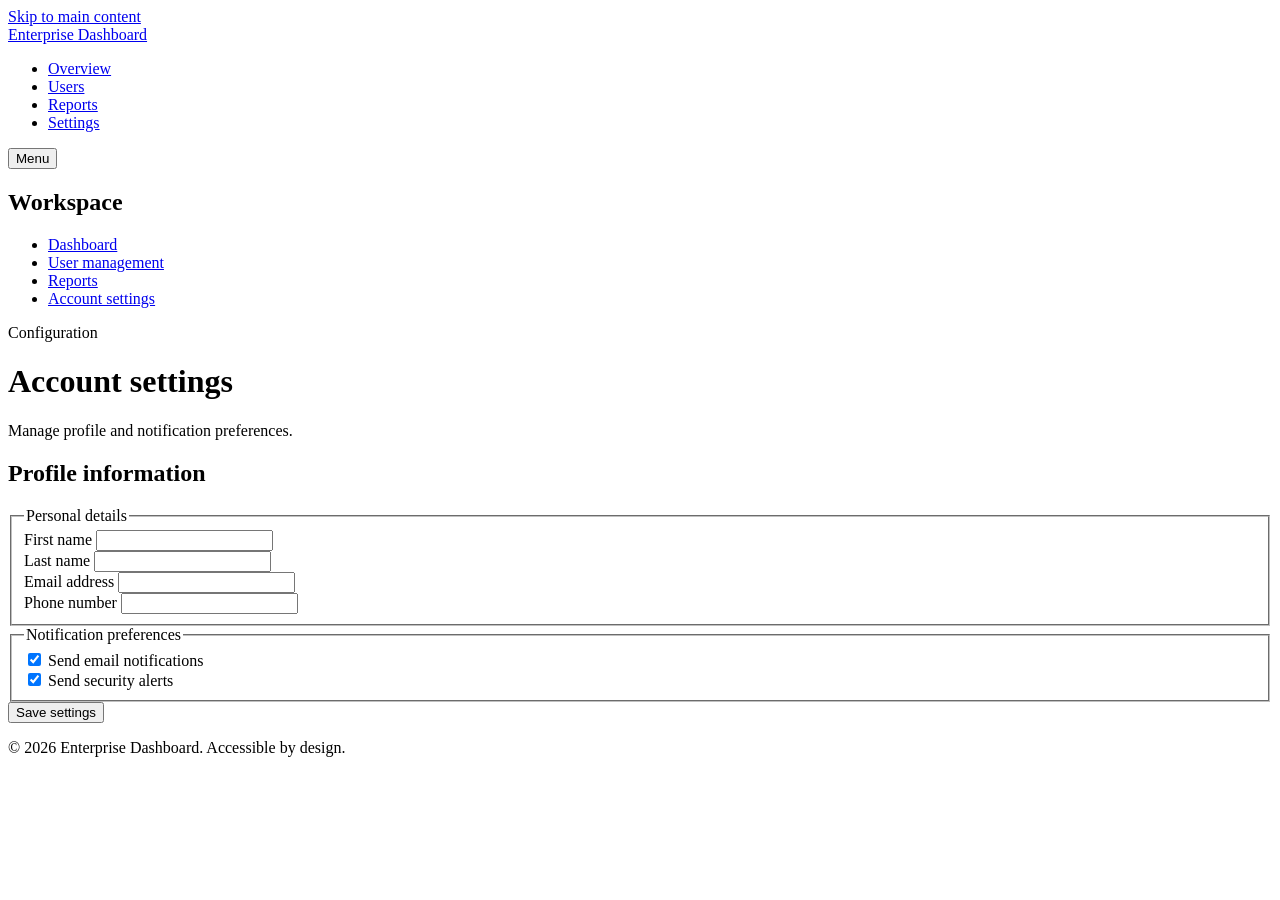
==== settings.html @ 57a5679f "Add semantic HTML5 accessible dashboard" ====
<!doctype html>
<html lang="en">
<head>
  <meta charset="utf-8">
  <meta name="viewport" content="width=device-width, initial-scale=1">
  <meta name="description" content="Accessible enterprise dashboard settings">
  <title>Enterprise Dashboard | Settings</title>
  <link rel="stylesheet" href="css/styles.css">
</head>
<body>
  <a class="skip-link" href="#main-content">Skip to main content</a>
  <header class="site-header">
    <div class="brand"><a href="index.html" aria-label="Enterprise Dashboard home">Enterprise Dashboard</a></div>
    <nav aria-label="Primary navigation">
      <ul>
        <li><a href="index.html">Overview</a></li>
        <li><a href="users.html">Users</a></li>
        <li><a href="reports.html">Reports</a></li>
        <li><a href="settings.html" aria-current="page">Settings</a></li>
      </ul>
    </nav>
    <button type="button" class="menu-button" aria-label="Open navigation menu" aria-expanded="false">Menu</button>
  </header>
  <div class="layout">
    <aside class="sidebar" aria-label="Dashboard sidebar">
      <h2>Workspace</h2>
      <nav aria-label="Workspace navigation">
        <ul>
          <li><a href="index.html">Dashboard</a></li>
          <li><a href="users.html">User management</a></li>
          <li><a href="reports.html">Reports</a></li>
          <li><a href="settings.html" aria-current="page">Account settings</a></li>
        </ul>
      </nav>
    </aside>
    <main id="main-content">
      <header class="page-header">
        <div>
          <p class="eyebrow">Configuration</p>
          <h1>Account settings</h1>
          <p>Manage profile and notification preferences.</p>
        </div>
      </header>
      <section aria-labelledby="profile-heading">
        <h2 id="profile-heading">Profile information</h2>
        <form class="content-card" action="#" method="post">
          <fieldset>
            <legend>Personal details</legend>
            <div class="form-grid">
              <div class="form-field">
                <label for="firstName">First name</label>
                <input id="firstName" name="firstName" type="text" autocomplete="given-name" required>
              </div>
              <div class="form-field">
                <label for="lastName">Last name</label>
                <input id="lastName" name="lastName" type="text" autocomplete="family-name" required>
              </div>
              <div class="form-field">
                <label for="email">Email address</label>
                <input id="email" name="email" type="email" autocomplete="email" required>
              </div>
              <div class="form-field">
                <label for="phone">Phone number</label>
                <input id="phone" name="phone" type="tel" autocomplete="tel" pattern="[0-9+() -]{7,}">
              </div>
            </div>
          </fieldset>
          <fieldset>
            <legend>Notification preferences</legend>
            <div class="checkbox-field">
              <input id="emailNotifications" name="emailNotifications" type="checkbox" checked>
              <label for="emailNotifications">Send email notifications</label>
            </div>
            <div class="checkbox-field">
              <input id="securityAlerts" name="securityAlerts" type="checkbox" checked>
              <label for="securityAlerts">Send security alerts</label>
            </div>
          </fieldset>
          <button class="button primary" type="submit">Save settings</button>
        </form>
      </section>
    </main>
  </div>
  <footer class="site-footer"><p>&copy; 2026 Enterprise Dashboard. Accessible by design.</p></footer>
  <script src="js/app.js" defer></script>
</body>
</html>
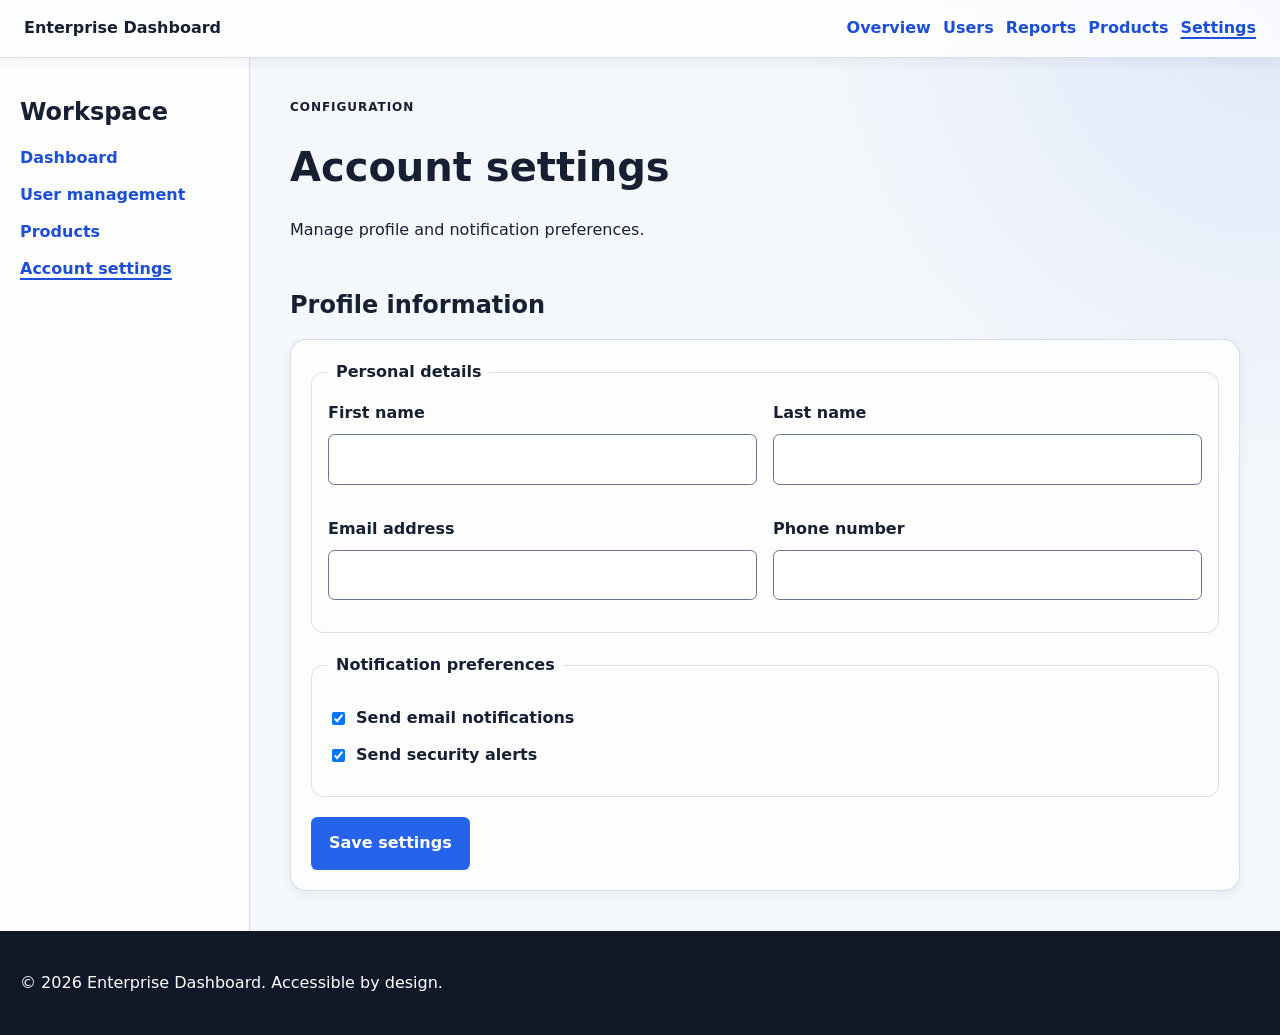
==== commit 7cecfa1f: "Complete Task 5 dynamic JavaScript and REST API" ====
--- a/settings.html
+++ b/settings.html
@@ -16,6 +16,7 @@
         <li><a href="index.html">Overview</a></li>
         <li><a href="users.html">Users</a></li>
         <li><a href="reports.html">Reports</a></li>
+        <li><a href="products.html">Products</a></li>
         <li><a href="settings.html" aria-current="page">Settings</a></li>
       </ul>
     </nav>
@@ -28,7 +29,8 @@
         <ul>
           <li><a href="index.html">Dashboard</a></li>
           <li><a href="users.html">User management</a></li>
-          <li><a href="reports.html">Reports</a></li>
+          
+        <li><a href="products.html">Products</a></li>
           <li><a href="settings.html" aria-current="page">Account settings</a></li>
         </ul>
       </nav>
--- a/css/styles.css
+++ b/css/styles.css
@@ -0,0 +1,64 @@
+/* Responsive Design Tokens & Mobile-First CSS Architecture */
+:root {
+  --color-primary-50:#eff6ff; --color-primary-100:#dbeafe; --color-primary-600:#2563eb; --color-primary-700:#1d4ed8; --color-primary-900:#1e3a8a;
+  --color-bg:#f4f7fb; --color-surface:rgba(255,255,255,.78); --color-surface-solid:#fff; --color-text:#172033; --color-text-muted:#5b667a; --color-border:rgba(148,163,184,.34);
+  --color-success-bg:#dcfce7; --color-success-text:#166534; --color-info-bg:#dbeafe; --color-info-text:#1e40af; --color-warning-bg:#fef3c7; --color-warning-text:#92400e; --color-focus:#f59e0b;
+  --font-family:Inter,ui-sans-serif,system-ui,-apple-system,BlinkMacSystemFont,"Segoe UI",sans-serif;
+  --font-size-xs:.75rem; --font-size-sm:.875rem; --font-size-md:1rem; --font-size-lg:1.125rem; --font-size-xl:1.5rem; --font-size-2xl:clamp(1.75rem,4vw,2.5rem); --font-size-3xl:clamp(2rem,5vw,3.25rem);
+  --space-1:.25rem; --space-2:.5rem; --space-3:.75rem; --space-4:1rem; --space-5:1.25rem; --space-6:1.5rem; --space-8:2rem; --space-10:2.5rem; --space-12:3rem;
+  --radius-sm:.4rem; --radius-md:.75rem; --radius-lg:1rem; --radius-pill:999px; --shadow-sm:0 4px 14px rgba(15,23,42,.06); --shadow-md:0 12px 30px rgba(15,23,42,.1); --glass-blur:14px; --transition-fast:160ms ease; --container-max:1440px;
+}
+[data-theme="dark"]{--color-primary-50:#172554;--color-primary-100:#1e3a8a;--color-primary-600:#60a5fa;--color-primary-700:#93c5fd;--color-primary-900:#dbeafe;--color-bg:#0b1220;--color-surface:rgba(15,23,42,.78);--color-surface-solid:#0f172a;--color-text:#e5edf8;--color-text-muted:#b6c2d2;--color-border:rgba(148,163,184,.25);--color-success-bg:#123b25;--color-success-text:#86efac;--color-info-bg:#172554;--color-info-text:#93c5fd;--color-warning-bg:#422006;--color-warning-text:#fcd34d;--color-focus:#fbbf24}
+@media (prefers-color-scheme:dark){:root:not([data-theme="light"]){--color-bg:#0b1220;--color-surface:rgba(15,23,42,.78);--color-surface-solid:#0f172a;--color-text:#e5edf8;--color-text-muted:#b6c2d2;--color-border:rgba(148,163,184,.25);--color-primary-50:#172554;--color-primary-100:#1e3a8a;--color-primary-600:#60a5fa;--color-primary-700:#93c5fd;--color-success-bg:#123b25;--color-success-text:#86efac;--color-info-bg:#172554;--color-info-text:#93c5fd;--color-warning-bg:#422006;--color-warning-text:#fcd34d}}
+*{box-sizing:border-box} html{overflow-x:hidden;scroll-behavior:smooth} body{margin:0;min-height:100vh;overflow-x:hidden;overflow-wrap:anywhere;font-family:var(--font-family);font-size:var(--font-size-md);line-height:1.55;color:var(--color-text);background:radial-gradient(circle at top right,rgba(37,99,235,.1),transparent 30rem),var(--color-bg)} img,svg,video,canvas{max-width:100%;height:auto} button,input,select,textarea{font:inherit} a{color:var(--color-primary-700)}
+.skip-link{position:absolute;left:var(--space-4);top:-5rem;z-index:1000;padding:var(--space-3) var(--space-4);background:var(--color-text);color:var(--color-surface-solid);border-radius:var(--radius-sm)} .skip-link:focus{top:var(--space-4)}
+a:focus-visible,button:focus-visible,input:focus-visible,select:focus-visible,textarea:focus-visible,summary:focus-visible{outline:3px solid var(--color-focus);outline-offset:3px}
+.site-header{position:sticky;top:0;z-index:100;display:flex;flex-wrap:wrap;align-items:center;gap:var(--space-4);padding:var(--space-4);background:var(--color-surface);border-bottom:1px solid var(--color-border);backdrop-filter:blur(var(--glass-blur));-webkit-backdrop-filter:blur(var(--glass-blur));box-shadow:var(--shadow-sm)}
+.brand{flex:1 1 100%}.brand a{color:var(--color-text);font-weight:800;text-decoration:none}.site-header nav{width:100%;min-width:0}.site-header nav ul,.sidebar ul{display:flex;flex-wrap:wrap;gap:var(--space-3);list-style:none;margin:0;padding:0}.site-header nav a,.sidebar a{text-decoration:none;font-weight:650}.site-header a[aria-current="page"],.sidebar a[aria-current="page"]{text-decoration:underline;text-decoration-thickness:2px;text-underline-offset:.25rem}.menu-button{display:none}.theme-toggle{min-height:44px;padding:var(--space-2) var(--space-3);border:1px solid var(--color-border);border-radius:var(--radius-pill);background:var(--color-surface-solid);color:var(--color-text);font-weight:750;cursor:pointer;transition:transform var(--transition-fast),box-shadow var(--transition-fast),background var(--transition-fast)}.theme-toggle:hover{transform:translateY(-1px);box-shadow:var(--shadow-sm)}
+.layout{display:grid;grid-template-columns:minmax(0,1fr);min-height:calc(100vh - 5rem)}.sidebar{padding:var(--space-5);background:var(--color-surface);border-bottom:1px solid var(--color-border);backdrop-filter:blur(var(--glass-blur));-webkit-backdrop-filter:blur(var(--glass-blur))}.sidebar nav ul{display:grid;gap:var(--space-3)}
+main{width:min(100%,var(--container-max));min-width:0;margin-inline:auto;padding:var(--space-5)}.page-header,.section-heading{display:flex;flex-direction:column;align-items:flex-start;justify-content:space-between;gap:var(--space-4);margin-bottom:var(--space-8)}.eyebrow{margin:0 0 var(--space-1);font-weight:800;text-transform:uppercase;letter-spacing:.08em;font-size:var(--font-size-xs)}h1{font-size:var(--font-size-2xl)}h1,h2,h3{line-height:1.2}
+.metric-grid{display:grid;grid-template-columns:1fr;gap:var(--space-4);margin-bottom:var(--space-8)}.metric-card,.content-card{background:var(--color-surface);border:1px solid var(--color-border);border-radius:var(--radius-lg);padding:var(--space-5);box-shadow:var(--shadow-sm);backdrop-filter:blur(var(--glass-blur));-webkit-backdrop-filter:blur(var(--glass-blur));transition:transform var(--transition-fast),box-shadow var(--transition-fast)}.metric-card:hover,.content-card:hover{transform:translateY(-2px);box-shadow:var(--shadow-md)}.metric-value{margin:var(--space-2) 0;font-size:var(--font-size-3xl);font-weight:800}
+.table-wrapper{width:100%;overflow-x:auto;margin-bottom:var(--space-8);border-radius:var(--radius-md)}table{width:100%;min-width:620px;border-collapse:collapse;background:var(--color-surface-solid)}caption{padding:0 0 var(--space-3);text-align:left;font-weight:800}th,td{padding:var(--space-3);border:1px solid var(--color-border);text-align:left}th{background:var(--color-primary-50)}
+.status{display:inline-block;padding:.2rem .55rem;border-radius:var(--radius-pill);font-weight:750}.success{background:var(--color-success-bg);color:var(--color-success-text)}.info{background:var(--color-info-bg);color:var(--color-info-text)}.warning{background:var(--color-warning-bg);color:var(--color-warning-text)}
+.button{display:inline-flex;align-items:center;justify-content:center;min-height:44px;border:2px solid transparent;border-radius:var(--radius-sm);padding:var(--space-3) var(--space-4);font-weight:750;cursor:pointer;text-decoration:none;transition:transform var(--transition-fast),box-shadow var(--transition-fast),background var(--transition-fast)}.button:hover{transform:translateY(-1px);box-shadow:var(--shadow-sm)}.primary{background:var(--color-primary-600);color:#fff}.secondary{background:var(--color-surface-solid);color:var(--color-primary-700);border-color:var(--color-primary-600)}
+.form-grid{display:grid;grid-template-columns:1fr;gap:var(--space-4)}.form-field{display:grid;gap:var(--space-2);margin-bottom:var(--space-4)}label,legend{font-weight:750}input,select,textarea{width:100%;min-height:44px;padding:var(--space-3);color:var(--color-text);background:var(--color-surface-solid);border:1px solid #64748b;border-radius:var(--radius-sm)}textarea{resize:vertical}fieldset{border:1px solid var(--color-border);border-radius:var(--radius-md);padding:var(--space-4);margin:0 0 var(--space-5)}legend{padding-inline:var(--space-2)}.checkbox-field{display:flex;gap:var(--space-2);align-items:flex-start;margin:var(--space-3) 0}.checkbox-field input{width:auto;min-height:auto;margin-top:.35rem}
+.site-footer{padding:var(--space-6) var(--space-5);background:#111827;color:#fff}dialog{width:min(92vw,520px);max-height:90vh;border:0;border-radius:var(--radius-lg);padding:0;color:var(--color-text);background:var(--color-surface-solid);box-shadow:0 1rem 3rem rgba(0,0,0,.28)}dialog::backdrop{background:rgba(2,6,23,.6);backdrop-filter:blur(4px)}.dialog-content{padding:var(--space-6)}.dialog-actions{display:flex;flex-wrap:wrap;justify-content:flex-end;gap:var(--space-3);margin-top:var(--space-4)}
+@media (min-width:320px){main{padding-inline:var(--space-4)}}
+@media (min-width:768px){.site-header{padding-inline:var(--space-6)}.brand{flex:0 0 auto}.site-header nav{width:auto;flex:1}.site-header nav ul{justify-content:flex-end}.layout{grid-template-columns:220px minmax(0,1fr)}.sidebar{border-right:1px solid var(--color-border);border-bottom:0}main{padding:var(--space-8)}.page-header,.section-heading{flex-direction:row;align-items:center}.metric-grid{grid-template-columns:repeat(2,minmax(0,1fr))}.form-grid{grid-template-columns:repeat(2,minmax(0,1fr))}}
+@media (min-width:1024px){.layout{grid-template-columns:250px minmax(0,1fr)}.metric-grid{grid-template-columns:repeat(3,minmax(0,1fr))}main{padding:var(--space-10)}}
+@media (min-width:1440px){.site-header{padding-inline:max(var(--space-8),calc((100vw - var(--container-max))/2))}.layout{grid-template-columns:280px minmax(0,1fr)}main{padding-inline:var(--space-12)}}
+@media (prefers-reduced-motion:reduce){*,*::before,*::after{scroll-behavior:auto!important;transition-duration:.01ms!important}}
+
+
+/* Task 5: REST API product catalogue */
+.catalogue-controls{margin-bottom:var(--space-5)}
+.category-area{margin-top:var(--space-3)}
+.category-area h3{font-size:var(--font-size-md);margin-bottom:var(--space-3)}
+.category-tabs{display:flex;flex-wrap:wrap;gap:var(--space-2)}
+.category-tab{min-height:42px;padding:.55rem .9rem;border:1px solid var(--color-border);border-radius:var(--radius-pill);background:var(--color-surface-solid);color:var(--color-text);font-weight:700;cursor:pointer}
+.category-tab:hover{border-color:var(--color-primary-600)}
+.category-tab.is-active{background:var(--color-primary-600);border-color:var(--color-primary-600);color:#fff}
+.result-status{min-height:1.5rem;color:var(--color-text-muted);font-weight:700}
+.product-grid{display:grid;grid-template-columns:repeat(auto-fit,minmax(min(100%,240px),1fr));gap:var(--space-5);align-items:stretch}
+.product-card{min-width:0;overflow:hidden;border:1px solid var(--color-border);border-radius:var(--radius-lg);background:var(--color-surface-solid);box-shadow:var(--shadow-sm);display:flex;flex-direction:column}
+.product-image-wrap{height:190px;padding:var(--space-4);display:flex;align-items:center;justify-content:center;background:#fff;border-bottom:1px solid var(--color-border)}
+.product-image{width:100%;height:100%;object-fit:contain}
+.image-fallback{color:#475569;font-size:var(--font-size-sm)}
+.product-details{padding:var(--space-4);display:flex;flex-direction:column;flex:1}
+.product-category{margin:0 0 var(--space-2);font-size:var(--font-size-xs);font-weight:800;text-transform:uppercase;letter-spacing:.06em;color:var(--color-primary-700)}
+.product-title{font-size:1rem;line-height:1.4;margin:0 0 var(--space-3)}
+.product-description{font-size:var(--font-size-sm);color:var(--color-text-muted);display:-webkit-box;-webkit-line-clamp:3;-webkit-box-orient:vertical;overflow:hidden;margin:0 0 var(--space-4)}
+.product-card-footer{margin-top:auto;display:flex;flex-wrap:wrap;justify-content:space-between;gap:var(--space-2);align-items:baseline}
+.product-price{font-size:var(--font-size-lg);font-weight:850;margin:0}
+.product-rating{font-size:var(--font-size-xs);color:var(--color-text-muted);margin:0}
+.error-panel,.empty-state{padding:var(--space-5);border:1px solid var(--color-warning-text);border-radius:var(--radius-md);background:var(--color-warning-bg);color:var(--color-text)}
+.error-panel h3{margin-top:0}
+.error-panel[hidden]{display:none}
+.api-attribution{font-size:var(--font-size-sm);color:var(--color-text-muted);margin-top:var(--space-6)}
+.skeleton-card{padding:var(--space-4);gap:var(--space-3)}
+.skeleton-image,.skeleton-line{background:linear-gradient(90deg,var(--color-border),var(--color-surface-solid),var(--color-border));background-size:200% 100%;animation:skeleton-shimmer 1.2s linear infinite;border-radius:var(--radius-sm)}
+.skeleton-image{height:160px}
+.skeleton-line{height:14px}
+.skeleton-line.short{width:60%}
+@keyframes skeleton-shimmer{to{background-position:-200% 0}}
+@media(prefers-reduced-motion:reduce){.skeleton-image,.skeleton-line{animation:none}}
